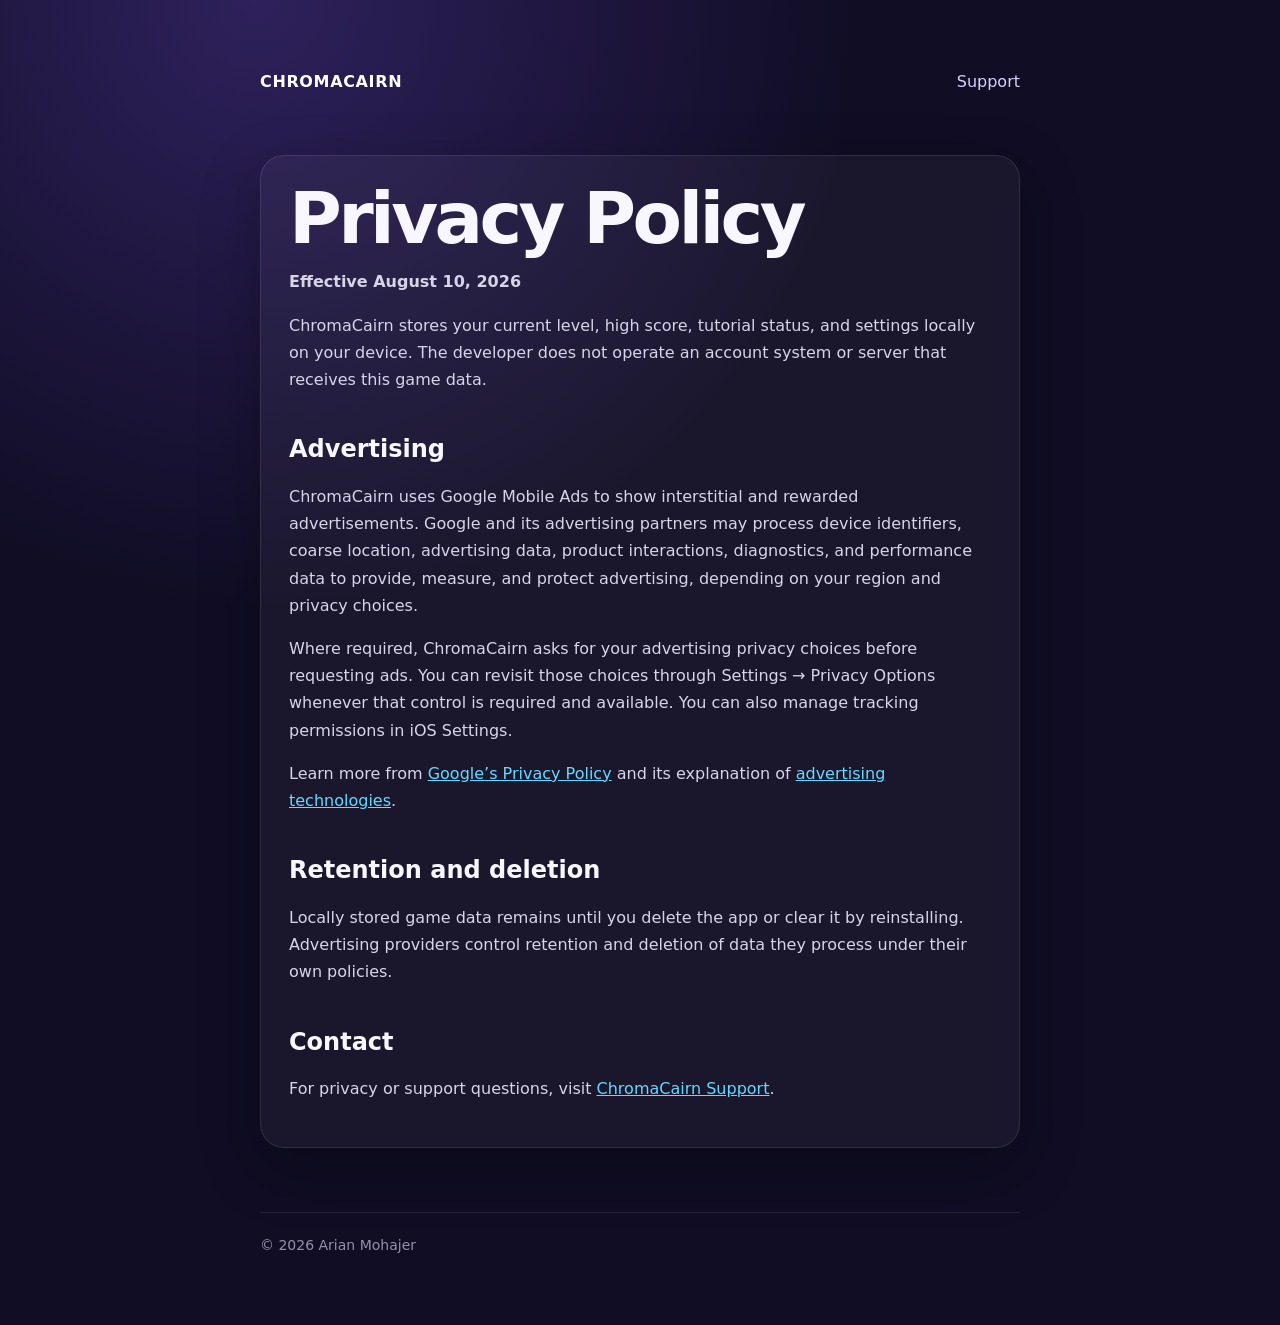
==== privacy.html @ 1062e5f8 "Launch ChromaCairn public site" ====
<!doctype html><html lang="en"><head><meta charset="utf-8"><meta name="viewport" content="width=device-width,initial-scale=1"><title>Privacy Policy · ChromaCairn</title><link rel="stylesheet" href="styles.css"></head><body><main><nav><a class="brand" href="./">CHROMACAIRN</a><div class="links"><a href="support.html">Support</a></div></nav><article class="card"><h1>Privacy Policy</h1><p><strong>Effective August 10, 2026</strong></p><p>ChromaCairn stores your current level, high score, tutorial status, and settings locally on your device. The developer does not operate an account system or server that receives this game data.</p><h2>Advertising</h2><p>ChromaCairn uses Google Mobile Ads to show interstitial and rewarded advertisements. Google and its advertising partners may process device identifiers, coarse location, advertising data, product interactions, diagnostics, and performance data to provide, measure, and protect advertising, depending on your region and privacy choices.</p><p>Where required, ChromaCairn asks for your advertising privacy choices before requesting ads. You can revisit those choices through Settings → Privacy Options whenever that control is required and available. You can also manage tracking permissions in iOS Settings.</p><p>Learn more from <a href="https://policies.google.com/privacy">Google’s Privacy Policy</a> and its explanation of <a href="https://policies.google.com/technologies/ads">advertising technologies</a>.</p><h2>Retention and deletion</h2><p>Locally stored game data remains until you delete the app or clear it by reinstalling. Advertising providers control retention and deletion of data they process under their own policies.</p><h2>Contact</h2><p>For privacy or support questions, visit <a href="support.html">ChromaCairn Support</a>.</p></article><footer>© 2026 Arian Mohajer</footer></main></body></html>
---- styles.css ----
:root{color-scheme:dark;font-family:Inter,ui-rounded,"SF Pro Rounded",system-ui,sans-serif;background:#100d24;color:#f8f7ff}*{box-sizing:border-box}body{margin:0;min-height:100vh;background:radial-gradient(circle at 20% 0,#2e215c 0,transparent 38rem),#100d24}main{width:min(760px,calc(100% - 32px));margin:auto;padding:72px 0}nav{display:flex;align-items:center;justify-content:space-between;gap:16px;margin-bottom:64px}nav a{color:#d7d0ff;text-decoration:none}.brand{color:#fff;font-weight:800;letter-spacing:.04em}.links{display:flex;gap:20px}.hero{text-align:center;padding:40px 0 72px}.icon{display:grid;place-items:center;width:112px;height:112px;margin:0 auto 28px;border-radius:28px;background:linear-gradient(145deg,#51d7ff,#635bff 50%,#f438e6);box-shadow:0 24px 70px #713cff66;font-size:54px}h1{margin:0 0 16px;font-size:clamp(42px,9vw,72px);line-height:.95;letter-spacing:-.05em}h2{margin-top:42px}p,li{color:#d8d4e8;line-height:1.7}.tagline{max-width:560px;margin:0 auto 30px;font-size:20px}.button{display:inline-block;padding:14px 22px;border-radius:14px;background:#48d56f;color:#07160b;font-weight:800;text-decoration:none}.card{padding:28px;border:1px solid #ffffff18;border-radius:24px;background:#ffffff0b;box-shadow:0 20px 60px #0004}a{color:#67d8ff}footer{margin-top:64px;padding-top:24px;border-top:1px solid #ffffff18;color:#9690ad;font-size:14px}@media(max-width:520px){main{padding-top:32px}nav{align-items:flex-start}.links{flex-direction:column;gap:8px;text-align:right}}
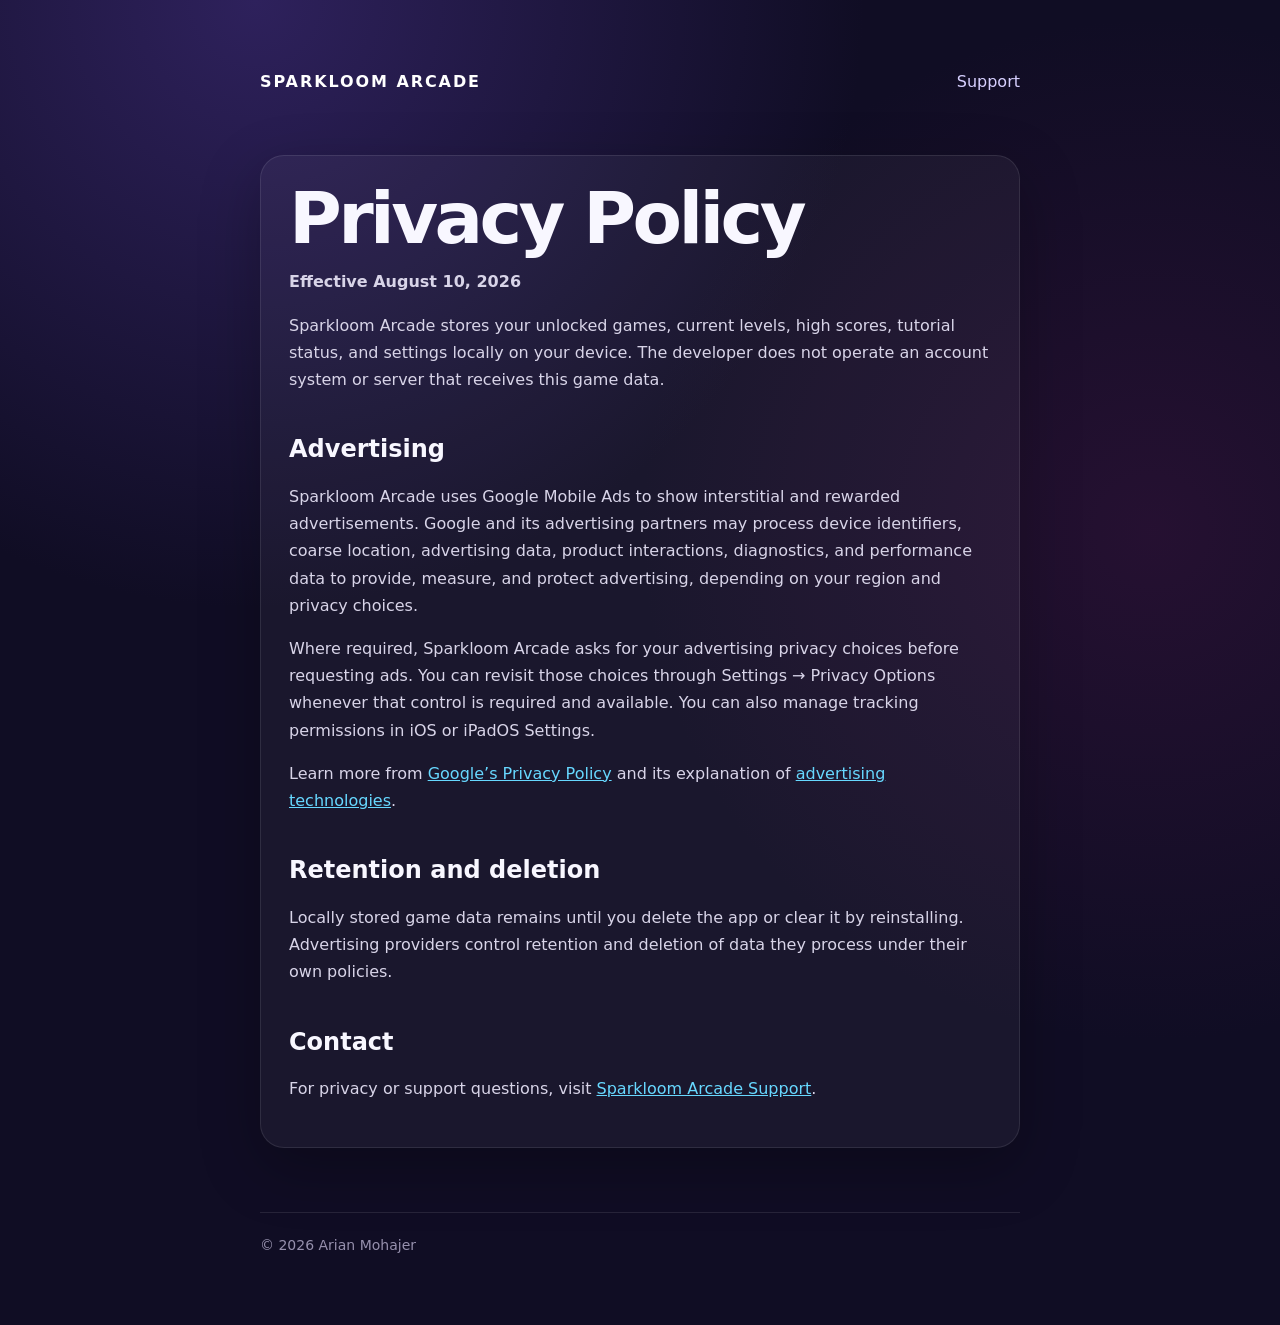
==== commit bffc1114: "Rebrand support site for Sparkloom Arcade" ====
--- a/privacy.html
+++ b/privacy.html
@@ -1 +1,16 @@
-<!doctype html><html lang="en"><head><meta charset="utf-8"><meta name="viewport" content="width=device-width,initial-scale=1"><title>Privacy Policy · ChromaCairn</title><link rel="stylesheet" href="styles.css"></head><body><main><nav><a class="brand" href="./">CHROMACAIRN</a><div class="links"><a href="support.html">Support</a></div></nav><article class="card"><h1>Privacy Policy</h1><p><strong>Effective August 10, 2026</strong></p><p>ChromaCairn stores your current level, high score, tutorial status, and settings locally on your device. The developer does not operate an account system or server that receives this game data.</p><h2>Advertising</h2><p>ChromaCairn uses Google Mobile Ads to show interstitial and rewarded advertisements. Google and its advertising partners may process device identifiers, coarse location, advertising data, product interactions, diagnostics, and performance data to provide, measure, and protect advertising, depending on your region and privacy choices.</p><p>Where required, ChromaCairn asks for your advertising privacy choices before requesting ads. You can revisit those choices through Settings → Privacy Options whenever that control is required and available. You can also manage tracking permissions in iOS Settings.</p><p>Learn more from <a href="https://policies.google.com/privacy">Google’s Privacy Policy</a> and its explanation of <a href="https://policies.google.com/technologies/ads">advertising technologies</a>.</p><h2>Retention and deletion</h2><p>Locally stored game data remains until you delete the app or clear it by reinstalling. Advertising providers control retention and deletion of data they process under their own policies.</p><h2>Contact</h2><p>For privacy or support questions, visit <a href="support.html">ChromaCairn Support</a>.</p></article><footer>© 2026 Arian Mohajer</footer></main></body></html>
+<!doctype html>
+<html lang="en">
+<head><meta charset="utf-8"><meta name="viewport" content="width=device-width,initial-scale=1"><title>Privacy Policy · Sparkloom Arcade</title><link rel="stylesheet" href="styles.css"></head>
+<body><main>
+  <nav><a class="brand" href="./">SPARKLOOM ARCADE</a><div class="links"><a href="support.html">Support</a></div></nav>
+  <article class="card">
+    <h1>Privacy Policy</h1><p><strong>Effective August 10, 2026</strong></p>
+    <p>Sparkloom Arcade stores your unlocked games, current levels, high scores, tutorial status, and settings locally on your device. The developer does not operate an account system or server that receives this game data.</p>
+    <h2>Advertising</h2><p>Sparkloom Arcade uses Google Mobile Ads to show interstitial and rewarded advertisements. Google and its advertising partners may process device identifiers, coarse location, advertising data, product interactions, diagnostics, and performance data to provide, measure, and protect advertising, depending on your region and privacy choices.</p>
+    <p>Where required, Sparkloom Arcade asks for your advertising privacy choices before requesting ads. You can revisit those choices through Settings → Privacy Options whenever that control is required and available. You can also manage tracking permissions in iOS or iPadOS Settings.</p>
+    <p>Learn more from <a href="https://policies.google.com/privacy">Google’s Privacy Policy</a> and its explanation of <a href="https://policies.google.com/technologies/ads">advertising technologies</a>.</p>
+    <h2>Retention and deletion</h2><p>Locally stored game data remains until you delete the app or clear it by reinstalling. Advertising providers control retention and deletion of data they process under their own policies.</p>
+    <h2>Contact</h2><p>For privacy or support questions, visit <a href="support.html">Sparkloom Arcade Support</a>.</p>
+  </article>
+  <footer>© 2026 Arian Mohajer</footer>
+</main></body></html>
--- a/styles.css
+++ b/styles.css
@@ -1 +1 @@
-:root{color-scheme:dark;font-family:Inter,ui-rounded,"SF Pro Rounded",system-ui,sans-serif;background:#100d24;color:#f8f7ff}*{box-sizing:border-box}body{margin:0;min-height:100vh;background:radial-gradient(circle at 20% 0,#2e215c 0,transparent 38rem),#100d24}main{width:min(760px,calc(100% - 32px));margin:auto;padding:72px 0}nav{display:flex;align-items:center;justify-content:space-between;gap:16px;margin-bottom:64px}nav a{color:#d7d0ff;text-decoration:none}.brand{color:#fff;font-weight:800;letter-spacing:.04em}.links{display:flex;gap:20px}.hero{text-align:center;padding:40px 0 72px}.icon{display:grid;place-items:center;width:112px;height:112px;margin:0 auto 28px;border-radius:28px;background:linear-gradient(145deg,#51d7ff,#635bff 50%,#f438e6);box-shadow:0 24px 70px #713cff66;font-size:54px}h1{margin:0 0 16px;font-size:clamp(42px,9vw,72px);line-height:.95;letter-spacing:-.05em}h2{margin-top:42px}p,li{color:#d8d4e8;line-height:1.7}.tagline{max-width:560px;margin:0 auto 30px;font-size:20px}.button{display:inline-block;padding:14px 22px;border-radius:14px;background:#48d56f;color:#07160b;font-weight:800;text-decoration:none}.card{padding:28px;border:1px solid #ffffff18;border-radius:24px;background:#ffffff0b;box-shadow:0 20px 60px #0004}a{color:#67d8ff}footer{margin-top:64px;padding-top:24px;border-top:1px solid #ffffff18;color:#9690ad;font-size:14px}@media(max-width:520px){main{padding-top:32px}nav{align-items:flex-start}.links{flex-direction:column;gap:8px;text-align:right}}
+:root{color-scheme:dark;font-family:Inter,ui-rounded,"SF Pro Rounded",system-ui,sans-serif;background:#100d24;color:#f8f7ff}*{box-sizing:border-box}body{margin:0;min-height:100vh;background:radial-gradient(circle at 20% 0,#2e215c 0,transparent 38rem),radial-gradient(circle at 90% 40%,#50174c55 0,transparent 32rem),#100d24}main{width:min(760px,calc(100% - 32px));margin:auto;padding:72px 0}nav{display:flex;align-items:center;justify-content:space-between;gap:16px;margin-bottom:64px}nav a{color:#d7d0ff;text-decoration:none}.brand{color:#fff;font-weight:900;letter-spacing:.12em}.links{display:flex;gap:20px}.hero{text-align:center;padding:40px 0 72px}.icon{display:grid;place-items:center;width:112px;height:112px;margin:0 auto 28px;border-radius:28px;background:linear-gradient(145deg,#51d7ff,#635bff 50%,#f438e6);box-shadow:0 24px 70px #713cff66;font-size:54px}.eyebrow{color:#55ddff;font-size:12px;font-weight:900;letter-spacing:.24em}h1{margin:0 0 16px;font-size:clamp(42px,9vw,72px);line-height:.95;letter-spacing:-.05em}h2{margin-top:42px}.card>.eyebrow+h2{margin-top:8px}p,li{color:#d8d4e8;line-height:1.7}.tagline{max-width:560px;margin:0 auto 30px;font-size:20px}.button{display:inline-block;padding:14px 22px;border-radius:14px;background:linear-gradient(135deg,#48d56f,#55ddff);color:#07160b;font-weight:900;text-decoration:none}.card{padding:28px;border:1px solid #ffffff18;border-radius:24px;background:#ffffff0b;box-shadow:0 20px 60px #0004}a{color:#67d8ff}footer{margin-top:64px;padding-top:24px;border-top:1px solid #ffffff18;color:#9690ad;font-size:14px}@media(max-width:520px){main{padding-top:32px}nav{align-items:flex-start}.brand{font-size:14px}.links{flex-direction:column;gap:8px;text-align:right}}
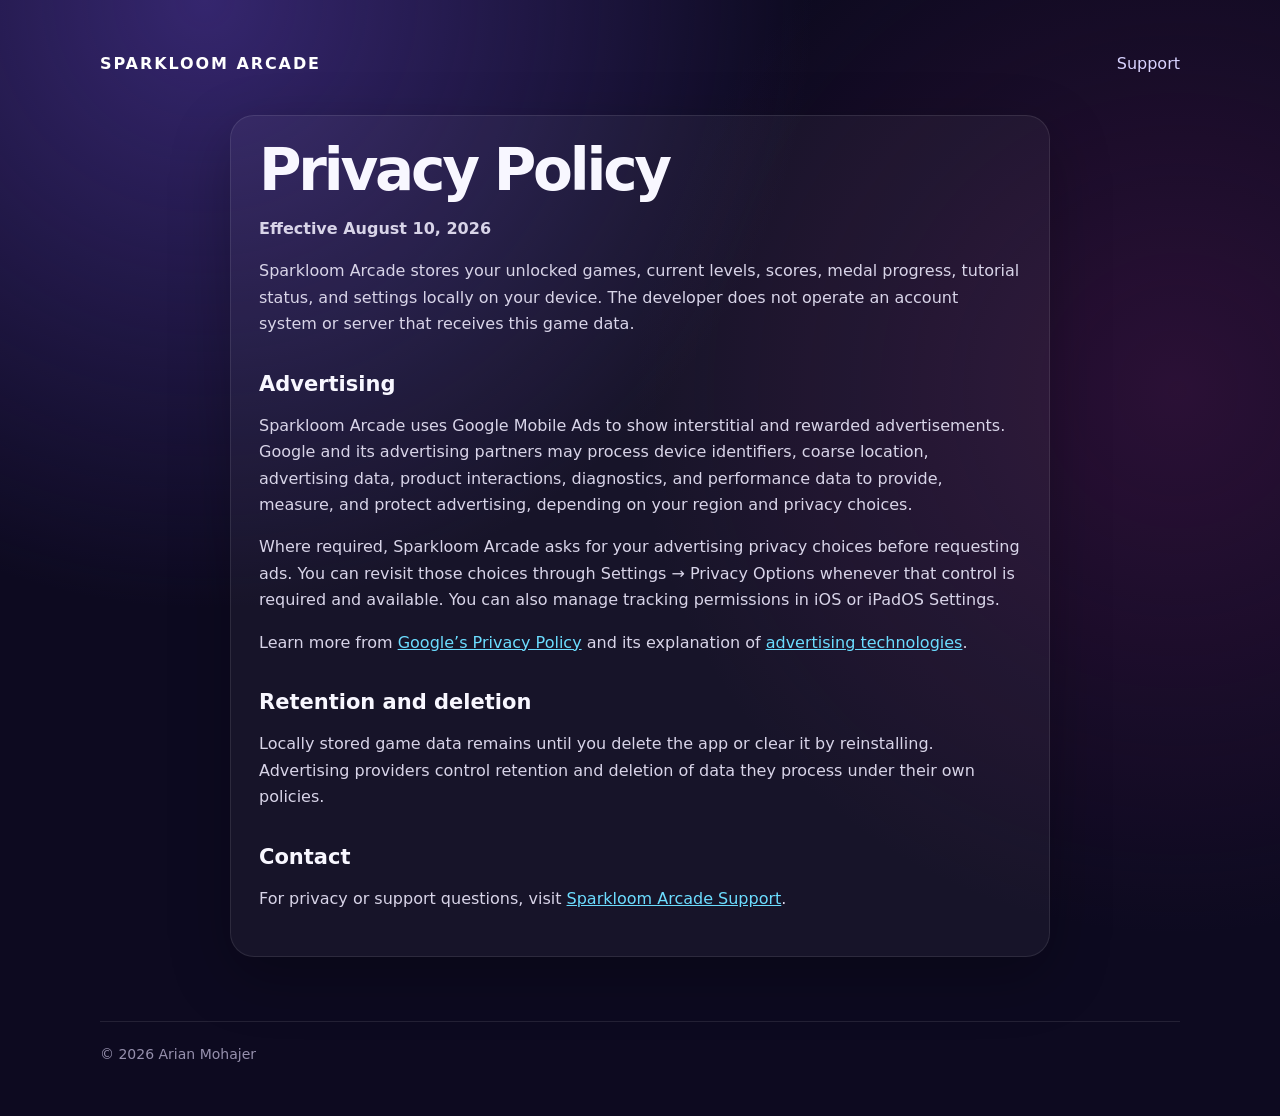
==== commit 05cc560d: "initial testing" ====
--- a/privacy.html
+++ b/privacy.html
@@ -5,7 +5,7 @@
   <nav><a class="brand" href="./">SPARKLOOM ARCADE</a><div class="links"><a href="support.html">Support</a></div></nav>
   <article class="card">
     <h1>Privacy Policy</h1><p><strong>Effective August 10, 2026</strong></p>
-    <p>Sparkloom Arcade stores your unlocked games, current levels, high scores, tutorial status, and settings locally on your device. The developer does not operate an account system or server that receives this game data.</p>
+    <p>Sparkloom Arcade stores your unlocked games, current levels, scores, medal progress, tutorial status, and settings locally on your device. The developer does not operate an account system or server that receives this game data.</p>
     <h2>Advertising</h2><p>Sparkloom Arcade uses Google Mobile Ads to show interstitial and rewarded advertisements. Google and its advertising partners may process device identifiers, coarse location, advertising data, product interactions, diagnostics, and performance data to provide, measure, and protect advertising, depending on your region and privacy choices.</p>
     <p>Where required, Sparkloom Arcade asks for your advertising privacy choices before requesting ads. You can revisit those choices through Settings → Privacy Options whenever that control is required and available. You can also manage tracking permissions in iOS or iPadOS Settings.</p>
     <p>Learn more from <a href="https://policies.google.com/privacy">Google’s Privacy Policy</a> and its explanation of <a href="https://policies.google.com/technologies/ads">advertising technologies</a>.</p>
--- a/styles.css
+++ b/styles.css
@@ -1 +1 @@
-:root{color-scheme:dark;font-family:Inter,ui-rounded,"SF Pro Rounded",system-ui,sans-serif;background:#100d24;color:#f8f7ff}*{box-sizing:border-box}body{margin:0;min-height:100vh;background:radial-gradient(circle at 20% 0,#2e215c 0,transparent 38rem),radial-gradient(circle at 90% 40%,#50174c55 0,transparent 32rem),#100d24}main{width:min(760px,calc(100% - 32px));margin:auto;padding:72px 0}nav{display:flex;align-items:center;justify-content:space-between;gap:16px;margin-bottom:64px}nav a{color:#d7d0ff;text-decoration:none}.brand{color:#fff;font-weight:900;letter-spacing:.12em}.links{display:flex;gap:20px}.hero{text-align:center;padding:40px 0 72px}.icon{display:grid;place-items:center;width:112px;height:112px;margin:0 auto 28px;border-radius:28px;background:linear-gradient(145deg,#51d7ff,#635bff 50%,#f438e6);box-shadow:0 24px 70px #713cff66;font-size:54px}.eyebrow{color:#55ddff;font-size:12px;font-weight:900;letter-spacing:.24em}h1{margin:0 0 16px;font-size:clamp(42px,9vw,72px);line-height:.95;letter-spacing:-.05em}h2{margin-top:42px}.card>.eyebrow+h2{margin-top:8px}p,li{color:#d8d4e8;line-height:1.7}.tagline{max-width:560px;margin:0 auto 30px;font-size:20px}.button{display:inline-block;padding:14px 22px;border-radius:14px;background:linear-gradient(135deg,#48d56f,#55ddff);color:#07160b;font-weight:900;text-decoration:none}.card{padding:28px;border:1px solid #ffffff18;border-radius:24px;background:#ffffff0b;box-shadow:0 20px 60px #0004}a{color:#67d8ff}footer{margin-top:64px;padding-top:24px;border-top:1px solid #ffffff18;color:#9690ad;font-size:14px}@media(max-width:520px){main{padding-top:32px}nav{align-items:flex-start}.brand{font-size:14px}.links{flex-direction:column;gap:8px;text-align:right}}
+:root{color-scheme:dark;font-family:Inter,ui-rounded,"SF Pro Rounded",system-ui,sans-serif;background:#0d0a20;color:#f8f7ff;--cyan:#59dcff;--pink:#ff4fc8;--lime:#57ed88}*{box-sizing:border-box}html{scroll-behavior:smooth}body{margin:0;min-height:100vh;background:radial-gradient(circle at 16% 0,#35266e 0,transparent 38rem),radial-gradient(circle at 92% 35%,#651c6055 0,transparent 34rem),#0d0a20}main{width:min(1080px,calc(100% - 32px));margin:auto;padding:54px 0}nav{display:flex;align-items:center;justify-content:space-between;gap:16px;margin-bottom:42px}nav a{color:#d9d3ff;text-decoration:none}.brand{color:#fff;font-weight:900;letter-spacing:.12em}.links{display:flex;gap:22px}.hero{text-align:center;padding:46px 0 86px}.icon{position:relative;width:112px;height:112px;margin:0 auto 30px;border-radius:29px;background:linear-gradient(145deg,#54ddff,#6257ff 52%,#fa3fd5);box-shadow:0 24px 75px #713cff72;overflow:hidden}.icon span{position:absolute;left:28px;width:56px;height:13px;border-radius:8px;background:#fff;box-shadow:0 0 15px #fff}.icon span:nth-child(1){top:29px;transform:rotate(-12deg)}.icon span:nth-child(2){top:50px;transform:rotate(8deg)}.icon span:nth-child(3){top:71px;transform:rotate(-6deg)}.eyebrow{color:var(--cyan);font-size:12px;font-weight:900;letter-spacing:.24em}h1{margin:0 0 18px;font-size:clamp(46px,9vw,82px);line-height:.93;letter-spacing:-.055em}h2{margin-top:38px}.card>.eyebrow+h2,.feature h2{margin-top:8px}p,li{color:#d8d4e8;line-height:1.65}.tagline{max-width:650px;margin:0 auto 30px;font-size:20px}.actions{display:flex;justify-content:center;align-items:center;gap:20px;flex-wrap:wrap}.button{display:inline-block;padding:14px 22px;border-radius:14px;background:linear-gradient(135deg,var(--lime),var(--cyan));color:#07160b;font-weight:900;text-decoration:none;box-shadow:0 10px 28px #4cdbaa26}.text-button{color:#fff;font-weight:800;text-decoration:none}.stats{display:flex;justify-content:center;gap:clamp(28px,8vw,90px);margin-top:48px}.stats div{display:grid;gap:3px}.stats strong{font-size:30px}.stats span{color:#aaa3c3;font-size:12px;font-weight:800;text-transform:uppercase;letter-spacing:.12em}.feature-grid{display:grid;grid-template-columns:repeat(3,1fr);gap:16px}.feature,.card{padding:28px;border:1px solid #ffffff18;border-radius:24px;background:#ffffff0b;box-shadow:0 20px 60px #0004}.feature>span{font-size:25px;color:var(--cyan)}.feature h2{font-size:19px}.feature p{font-size:14px;margin-bottom:0}.games-section{padding:96px 0 38px}.section-title{font-size:clamp(34px,6vw,56px);letter-spacing:-.04em;margin:7px 0}.section-copy{max-width:630px;margin:0 0 30px}.game-grid{display:grid;grid-template-columns:repeat(4,1fr);gap:12px}.game{--accent:#59dcff;position:relative;min-height:175px;padding:19px;border:1px solid color-mix(in srgb,var(--accent) 28%,transparent);border-radius:20px;background:linear-gradient(145deg,color-mix(in srgb,var(--accent) 15%,#151029),#131026 60%);overflow:hidden}.game:after{content:"";position:absolute;width:90px;height:90px;right:-36px;bottom:-45px;border-radius:50%;background:var(--accent);filter:blur(36px);opacity:.22}.game b{color:var(--accent);font-size:11px;letter-spacing:.18em}.game h3{margin:17px 0 6px;font-size:18px}.game p{font-size:13px;line-height:1.45;margin:0 0 18px}.game small{position:absolute;left:19px;bottom:17px;color:#aaa3bf;font-weight:800;text-transform:uppercase;letter-spacing:.08em;font-size:9px}.g2,.g7,.g12,.g17{--accent:#ff55cb}.g3,.g8,.g13,.g18{--accent:#9c74ff}.g4,.g9,.g14,.g19{--accent:#ffc94f}.g5,.g10,.g15,.g20{--accent:#58e88c}.journey{text-align:center;max-width:800px;margin:70px auto 0;padding:42px}.journey h2{font-size:32px;margin-bottom:8px}.journey p{max-width:640px;margin:0 auto 25px}article.card h1{font-size:clamp(38px,7vw,58px)}article.card{max-width:820px;margin:auto}article.card h2{font-size:21px;margin-top:34px}a{color:#6cddff}footer{margin-top:64px;padding-top:24px;border-top:1px solid #ffffff18;color:#9690ad;font-size:14px}@media(max-width:850px){.game-grid{grid-template-columns:repeat(3,1fr)}}@media(max-width:680px){.feature-grid{grid-template-columns:1fr}.game-grid{grid-template-columns:repeat(2,1fr)}.hero{padding-top:25px}.games-section{padding-top:70px}}@media(max-width:520px){main{padding-top:28px}nav{align-items:flex-start}.brand{font-size:13px}.links{gap:11px;font-size:13px}.game-grid{grid-template-columns:1fr}.game{min-height:155px}.stats{gap:25px}.stats strong{font-size:25px}}
